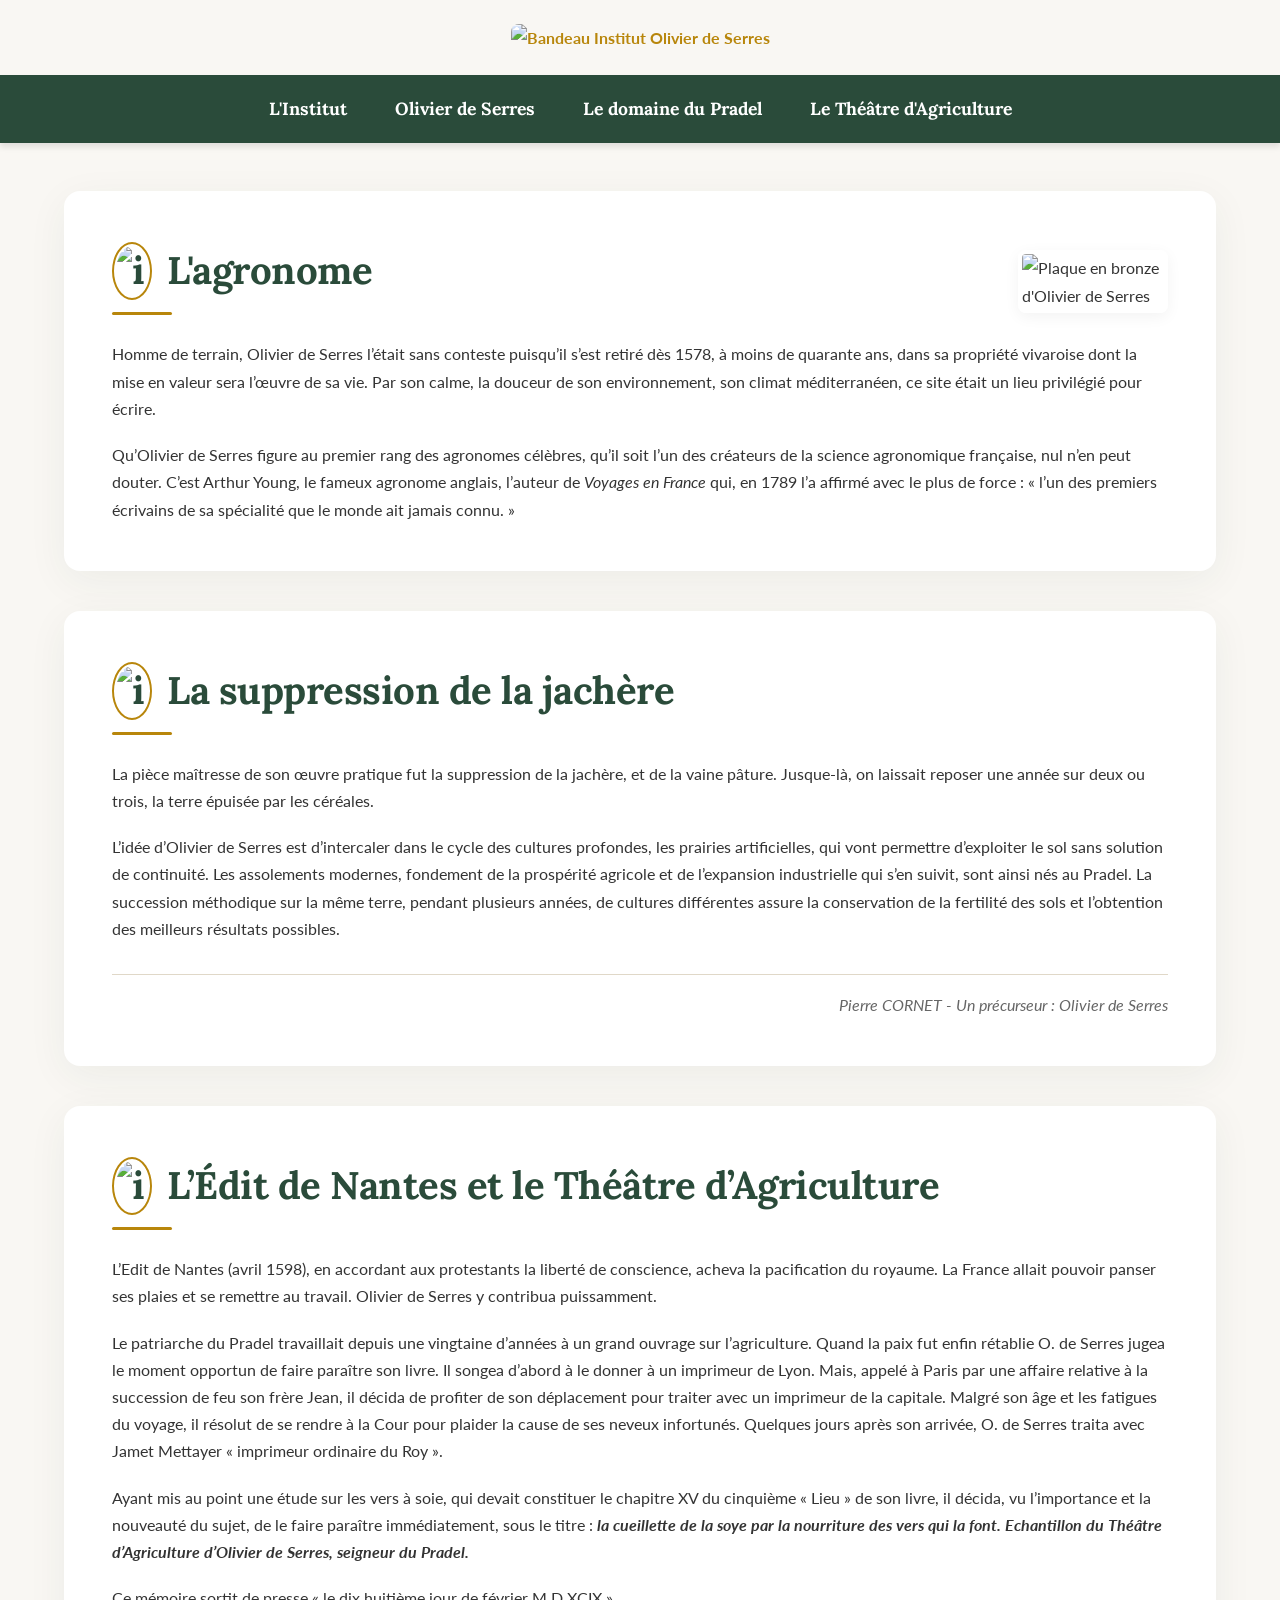
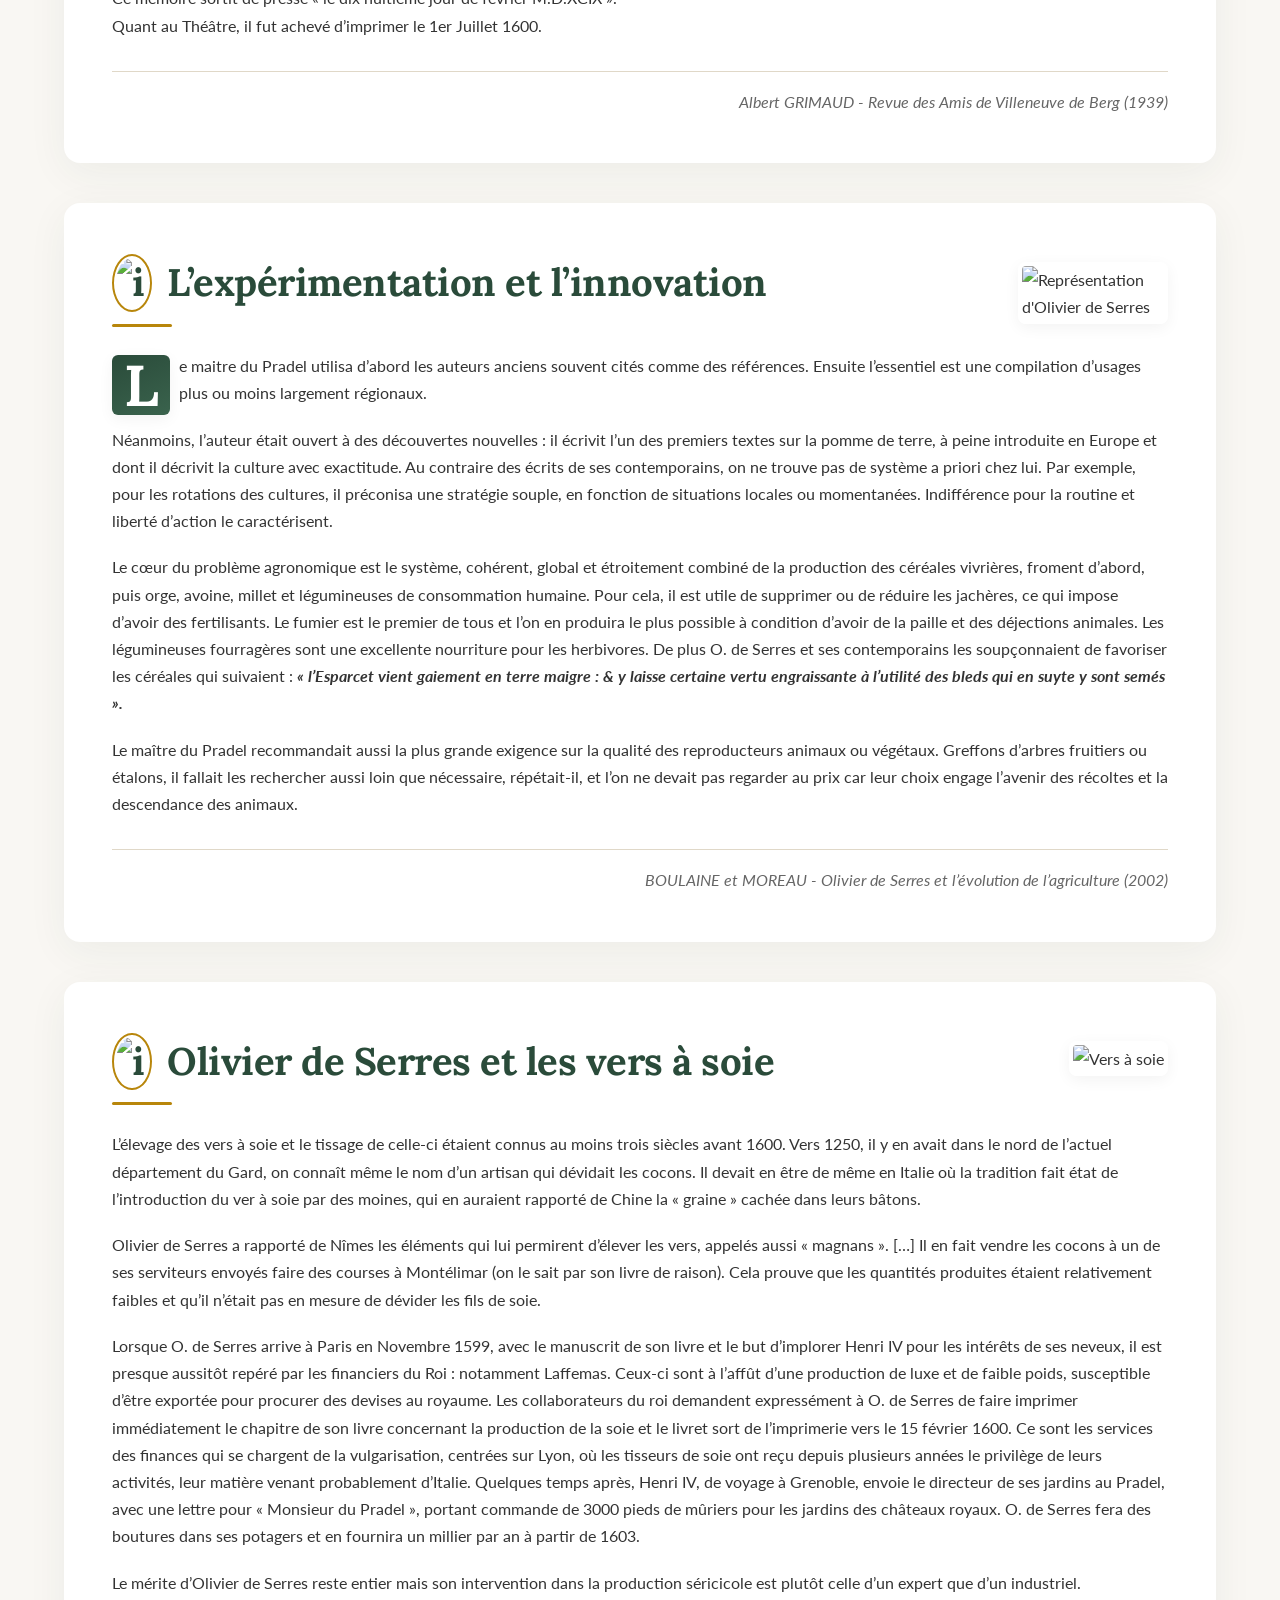
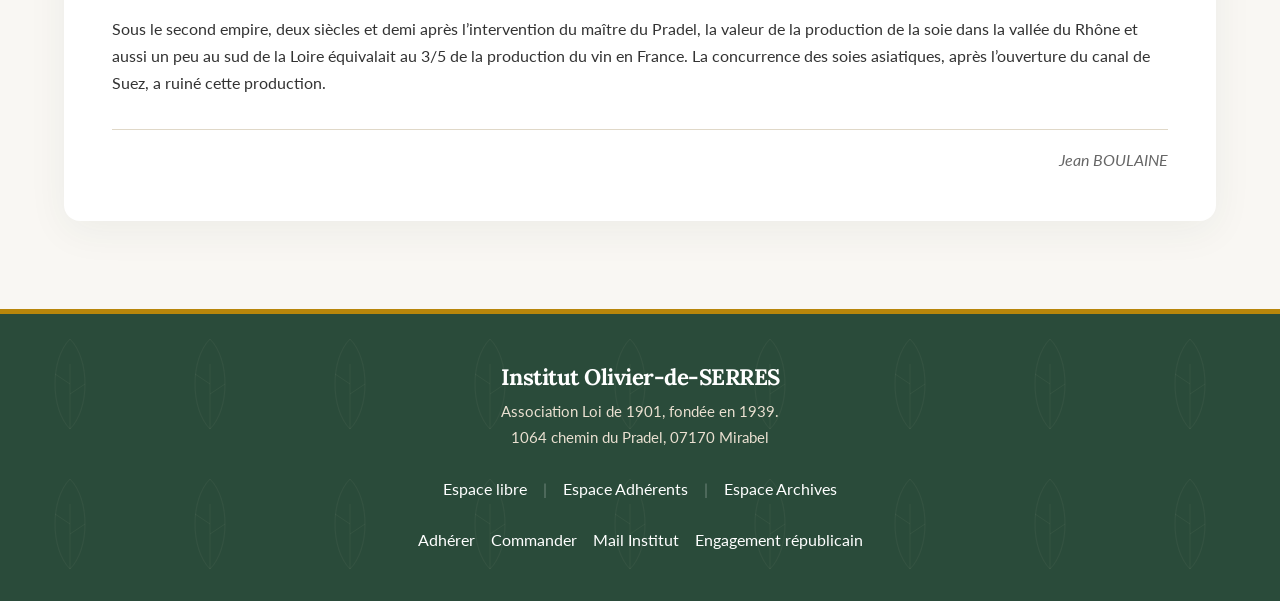
==== lagronome.html @ 464828b5 "Add files via upload" ====
<!DOCTYPE html>
<html lang="fr">
<head>
    <meta charset="UTF-8">
    <meta name="viewport" content="width=device-width, initial-scale=1.0">
    <title>Institut Olivier de Serres - L'agronome</title>
    <meta name="Author" content="vidalbernard@orange.fr">
    <meta name="Description" content="Olivier, Serres, biographie, oeuvre, editions, Theatre, Agriculture, Institut, Olivier de Serres.">
    <link rel="shortcut icon" href="https://www.institut-olivier-de-serres.fr/logo/medaillon2.ico">
    
    <!-- Polices Google Fonts -->
    <link rel="preconnect" href="https://fonts.googleapis.com">
    <link rel="preconnect" href="https://fonts.gstatic.com" crossorigin>
    <link href="https://fonts.googleapis.com/css2?family=Lato:wght@400;700&family=Lora:wght@400;700&display=swap" rel="stylesheet">
    
    <link rel="stylesheet" href="Institut Olivier de Serres_files/style.css">
</head>
<body>

    <header class="site-header">
        <div class="container">
            <a href="https://www.institut-olivier-de-serres.fr/index.php">
                <img src="./lagronome_files/bandeau2.png" alt="Bandeau Institut Olivier de Serres" class="header-banner">
            </a>
        </div>
    </header>

    <nav class="main-nav">
        <div class="container">
            <button class="hamburger" id="hamburger-btn" aria-label="Ouvrir le menu">
                <span></span>
                <span></span>
                <span></span>
            </button>
            
            <ul id="nav-menu">
                <li>
                    <a href="https://www.institut-olivier-de-serres.fr/index.php">L'Institut</a>
                    <ul class="dropdown">
                        <li><a href="https://www.institut-olivier-de-serres.fr/index.php">Actualités Institut</a></li>
                        <li><a href="https://www.institut-olivier-de-serres.fr/Adherents/re1ser2ve4.php">Adhérents</a></li>
                        <li><a href="https://www.institut-olivier-de-serres.fr/base%20mini.php">Nos archives aperçu</a></li>
                        <li><a href="https://www.institut-olivier-de-serres.fr/Etudes_historiques.php">Nos études aperçu</a></li>
                        <li><a href="https://www.institut-olivier-de-serres.fr/Documents/Adhesion.pdf">Adhérer</a></li>
                        <li><a href="https://www.institut-olivier-de-serres.fr/Documents/Bon%20Commande%202021.pdf">Commander</a></li>
                    </ul>
                </li>
                <li>
                    <a href="https://www.institut-olivier-de-serres.fr/Agronome.php">Olivier de Serres</a>
                    <ul class="dropdown">
                        <li><a href="https://www.institut-olivier-de-serres.fr/Agronome.php">L'agronome</a></li>
                        <li><a href="https://www.institut-olivier-de-serres.fr/Ecrivain.php">L'écrivain et le philosophe</a></li>
                        <li><a href="https://www.institut-olivier-de-serres.fr/Ingenieur.php">L'ingénieur</a></li>
                        <li><a href="https://www.institut-olivier-de-serres.fr/jean.php">Jean de Serres</a></li>
                        <li><a href="https://www.institut-olivier-de-serres.fr/genealogie.php">Généalogie des Serres</a></li>
                        <li><a href="https://www.institut-olivier-de-serres.fr/bibliographie.php">Bibliographie</a></li>
                    </ul>
                </li>
                <li>
                    <a href="https://www.institut-olivier-de-serres.fr/pradel.php">Le domaine du Pradel</a>
                     <ul class="dropdown">
                        <li><a href="https://www.institut-olivier-de-serres.fr/pradel.php">Domaine du Pradel</a></li>
                        <li><a href="https://www.institut-olivier-de-serres.fr/irrigation/Gazel.php">Pradel irrigation</a></li>
                        <li><a href="https://www.institut-olivier-de-serres.fr/jardins/jardins.php">Jardins du Pradel</a></li>
                        <li><a href="https://www.institut-olivier-de-serres.fr/villeneuve.php">Villeneuve-de-Berg</a></li>
                    </ul>
                </li>
                <li>
                    <a href="https://www.institut-olivier-de-serres.fr/theatre.php">Le Théâtre d'Agriculture</a>
                    <ul class="dropdown">
                        <li><a href="https://www.institut-olivier-de-serres.fr/theatre.php">Théâtre</a></li>
                        <li><a href="https://www.institut-olivier-de-serres.fr/8lieu.php">Les éditions du théâtre</a></li>
                        <li><a href="https://www.institut-olivier-de-serres.fr/theatre1.php">La 23eme édition</a></li>
                        <li><a href="https://www.institut-olivier-de-serres.fr/Frontispices/Frontispices.php">Frontispices</a></li>
                        <li><a href="https://www.institut-olivier-de-serres.fr/Bois8Lieux.php">8 lieux</a></li>
                    </ul>
                </li>
            </ul>
        </div>
    </nav>

    <main class="container">
        <div class="main-content">
            
            <!-- COLONNE DE GAUCHE : CONTENU PRINCIPAL -->
            <article class="content-column">
                
                <section class="card">
                    <img src="./lagronome_files/plaque_bronze2.jpg" alt="Plaque en bronze d'Olivier de Serres" class="float-right">
                    <h1 style="display: flex; align-items: center; gap: 15px;">
                        <img src="./lagronome_files/medaillon2.gif" alt="i" style="width: 40px; border-radius: 50%;"> 
                        L'agronome
                    </h1>
                    <p>Homme de terrain, Olivier de Serres l’était sans conteste puisqu’il s’est retiré dès 1578, à moins de quarante ans, dans sa propriété vivaroise dont la mise en valeur sera l’œuvre de sa vie. Par son calme, la douceur de son environnement, son climat méditerranéen, ce site était un lieu privilégié pour écrire.</p>
                    <p>Qu’Olivier de Serres figure au premier rang des agronomes célèbres, qu’il soit l’un des créateurs de la science agronomique française, nul n’en peut douter. C’est Arthur Young, le fameux agronome anglais, l’auteur de <em>Voyages en France</em> qui, en 1789 l’a affirmé avec le plus de force : « l’un des premiers écrivains de sa spécialité que le monde ait jamais connu. »</p>
                </section>

                <section class="card">
                    <h1 style="display: flex; align-items: center; gap: 15px;">
                        <img src="./lagronome_files/medaillon2.gif" alt="i" style="width: 40px; border-radius: 50%;"> 
                        La suppression de la jachère
                    </h1>
                    <p>La pièce maîtresse de son œuvre pratique fut la suppression de la jachère, et de la vaine pâture. Jusque-là, on laissait reposer une année sur deux ou trois, la terre épuisée par les céréales.</p>
                    <p>L’idée d’Olivier de Serres est d’intercaler dans le cycle des cultures profondes, les prairies artificielles, qui vont permettre d’exploiter le sol sans solution de continuité. Les assolements modernes, fondement de la prospérité agricole et de l’expansion industrielle qui s’en suivit, sont ainsi nés au Pradel. La succession méthodique sur la même terre, pendant plusieurs années, de cultures différentes assure la conservation de la fertilité des sols et l’obtention des meilleurs résultats possibles.</p>
                    <p class="signature">Pierre CORNET - <em>Un précurseur : Olivier de Serres</em></p>
                </section>

                <section class="card">
                    <h1 style="display: flex; align-items: center; gap: 15px;">
                        <img src="./lagronome_files/medaillon2.gif" alt="i" style="width: 40px; border-radius: 50%;"> 
                        L’Édit de Nantes et le Théâtre d’Agriculture
                    </h1>
                    <p>L’Edit de Nantes (avril 1598), en accordant aux protestants la liberté de conscience, acheva la pacification du royaume. La France allait pouvoir panser ses plaies et se remettre au travail. Olivier de Serres y contribua puissamment.</p>
                    <p>Le patriarche du Pradel travaillait depuis une vingtaine d’années à un grand ouvrage sur l’agriculture. Quand la paix fut enfin rétablie O. de Serres jugea le moment opportun de faire paraître son livre. Il songea d’abord à le donner à un imprimeur de Lyon. Mais, appelé à Paris par une affaire relative à la succession de feu son frère Jean, il décida de profiter de son déplacement pour traiter avec un imprimeur de la capitale. Malgré son âge et les fatigues du voyage, il résolut de se rendre à la Cour pour plaider la cause de ses neveux infortunés. Quelques jours après son arrivée, O. de Serres traita avec Jamet Mettayer « imprimeur ordinaire du Roy ».</p>
                    <p>Ayant mis au point une étude sur les vers à soie, qui devait constituer le chapitre XV du cinquième « Lieu » de son livre, il décida, vu l’importance et la nouveauté du sujet, de le faire paraître immédiatement, sous le titre : <strong><em>la cueillette de la soye par la nourriture des vers qui la font. Echantillon du Théâtre d’Agriculture d’Olivier de Serres, seigneur du Pradel.</em></strong></p>
                    <p>Ce mémoire sortit de presse « le dix huitième jour de février M.D.XCIX ».<br>Quant au Théâtre, il fut achevé d’imprimer le 1er Juillet 1600.</p>
                    <p class="signature">Albert GRIMAUD - <em>Revue des Amis de Villeneuve de Berg (1939)</em></p>
                </section>

                <section class="card">
                    <img src="./lagronome_files/diapo_agro.gif" alt="Représentation d'Olivier de Serres" class="float-right">
                    <h1 style="display: flex; align-items: center; gap: 15px;">
                        <img src="./lagronome_files/medaillon2.gif" alt="i" style="width: 40px; border-radius: 50%;"> 
                        L’expérimentation et l’innovation
                    </h1>
                    <p>Le maitre du Pradel utilisa d’abord les auteurs anciens souvent cités comme des références. Ensuite l’essentiel est une compilation d’usages plus ou moins largement régionaux.</p>
                    <p>Néanmoins, l’auteur était ouvert à des découvertes nouvelles : il écrivit l’un des premiers textes sur la pomme de terre, à peine introduite en Europe et dont il décrivit la culture avec exactitude. Au contraire des écrits de ses contemporains, on ne trouve pas de système a priori chez lui. Par exemple, pour les rotations des cultures, il préconisa une stratégie souple, en fonction de situations locales ou momentanées. Indifférence pour la routine et liberté d’action le caractérisent.</p>
                    <p>Le cœur du problème agronomique est le système, cohérent, global et étroitement combiné de la production des céréales vivrières, froment d’abord, puis orge, avoine, millet et légumineuses de consommation humaine. Pour cela, il est utile de supprimer ou de réduire les jachères, ce qui impose d’avoir des fertilisants. Le fumier est le premier de tous et l’on en produira le plus possible à condition d’avoir de la paille et des déjections animales. Les légumineuses fourragères sont une excellente nourriture pour les herbivores. De plus O. de Serres et ses contemporains les soupçonnaient de favoriser les céréales qui suivaient : <strong><em>« l’Esparcet vient gaiement en terre maigre : &amp; y laisse certaine vertu engraissante à l’utilité des bleds qui en suyte y sont semés ».</em></strong></p>
                    <p>Le maître du Pradel recommandait aussi la plus grande exigence sur la qualité des reproducteurs animaux ou végétaux. Greffons d’arbres fruitiers ou étalons, il fallait les rechercher aussi loin que nécessaire, répétait-il, et l’on ne devait pas regarder au prix car leur choix engage l’avenir des récoltes et la descendance des animaux.</p>
                    <p class="signature">BOULAINE et MOREAU - <em>Olivier de Serres et l’évolution de l’agriculture (2002)</em></p>
                </section>

                <section class="card">
                    <img src="./lagronome_files/58540d4ed714fcfa191984caba41a39a.jpg" alt="Vers à soie" class="float-right">
                    <h1 style="display: flex; align-items: center; gap: 15px;">
                        <img src="./lagronome_files/medaillon2.gif" alt="i" style="width: 40px; border-radius: 50%;"> 
                        Olivier de Serres et les vers à soie
                    </h1>
                    <p>L’élevage des vers à soie et le tissage de celle-ci étaient connus au moins trois siècles avant 1600. Vers 1250, il y en avait dans le nord de l’actuel département du Gard, on connaît même le nom d’un artisan qui dévidait les cocons. Il devait en être de même en Italie où la tradition fait état de l’introduction du ver à soie par des moines, qui en auraient rapporté de Chine la « graine » cachée dans leurs bâtons.</p>
                    <p>Olivier de Serres a rapporté de Nîmes les éléments qui lui permirent d’élever les vers, appelés aussi « magnans ». […] Il en fait vendre les cocons à un de ses serviteurs envoyés faire des courses à Montélimar (on le sait par son livre de raison). Cela prouve que les quantités produites étaient relativement faibles et qu’il n’était pas en mesure de dévider les fils de soie.</p>
                    <p>Lorsque O. de Serres arrive à Paris en Novembre 1599, avec le manuscrit de son livre et le but d’implorer Henri IV pour les intérêts de ses neveux, il est presque aussitôt repéré par les financiers du Roi : notamment Laffemas. Ceux-ci sont à l’affût d’une production de luxe et de faible poids, susceptible d’être exportée pour procurer des devises au royaume. Les collaborateurs du roi demandent expressément à O. de Serres de faire imprimer immédiatement le chapitre de son livre concernant la production de la soie et le livret sort de l’imprimerie vers le 15 février 1600. Ce sont les services des finances qui se chargent de la vulgarisation, centrées sur Lyon, où les tisseurs de soie ont reçu depuis plusieurs années le privilège de leurs activités, leur matière venant probablement d’Italie. Quelques temps après, Henri IV, de voyage à Grenoble, envoie le directeur de ses jardins au Pradel, avec une lettre pour « Monsieur du Pradel », portant commande de 3000 pieds de mûriers pour les jardins des châteaux royaux. O. de Serres fera des boutures dans ses potagers et en fournira un millier par an à partir de 1603.</p>
                    <p>Le mérite d’Olivier de Serres reste entier mais son intervention dans la production séricicole est plutôt celle d’un expert que d’un industriel.</p>
                    <p>Sous le second empire, deux siècles et demi après l’intervention du maître du Pradel, la valeur de la production de la soie dans la vallée du Rhône et aussi un peu au sud de la Loire équivalait au 3/5 de la production du vin en France. La concurrence des soies asiatiques, après l’ouverture du canal de Suez, a ruiné cette production.</p>
                    <p class="signature">Jean BOULAINE</p>
                </section>

            </article>

        </div>
    </main>

    <footer class="site-footer">
        <div class="container">
            <h3>Institut Olivier-de-SERRES</h3>
            <p style="margin-bottom: 0;">Association Loi de 1901, fondée en 1939.</p>
            <p>1064 chemin du Pradel, 07170 Mirabel</p>
            
            <div class="footer-links">
                <a href="https://www.institut-olivier-de-serres.fr/index.php">Espace libre</a>
                <span>|</span>
                <a href="https://www.institut-olivier-de-serres.fr/Adherents/re1ser2ve4.php">Espace Adhérents</a>
                <span>|</span>
                <a href="https://www.institut-olivier-de-serres.fr/Sandre/index.php">Espace Archives</a>
            </div>
            
             <div class="footer-actions">
                <a href="https://www.institut-olivier-de-serres.fr/Documents/Adhesion.pdf">Adhérer</a>
                <a href="https://www.institut-olivier-de-serres.fr/Documents/Bon%20Commande%202021.pdf">Commander</a>
                <a href="mailto:institutolivierdeserres@gmail.com">Mail Institut</a>
                <a href="https://www.institut-olivier-de-serres.fr/Documents/Engagement.pdf">Engagement républicain</a>
             </div>
        </div>
    </footer>

    <script>
        document.addEventListener('DOMContentLoaded', function() {
            const hamburgerBtn = document.getElementById('hamburger-btn');
            const navMenu = document.getElementById('nav-menu');
            const parentLinks = document.querySelectorAll('.main-nav > .container > ul > li > a');

            // 1. Ouvrir/Fermer le menu hamburger
            hamburgerBtn.addEventListener('click', function(e) {
                e.stopPropagation();
                hamburgerBtn.classList.toggle('active');
                navMenu.classList.toggle('active');
            });

            // 2. Gérer les sous-menus en version mobile
            parentLinks.forEach(link => {
                link.addEventListener('click', function(e) {
                    if (window.innerWidth <= 768) {
                        const dropdown = this.nextElementSibling;
                        
                        if (dropdown && dropdown.classList.contains('dropdown')) {
                            e.preventDefault();
                            e.stopPropagation();

                            document.querySelectorAll('.dropdown').forEach(drop => {
                                if(drop !== dropdown) drop.classList.remove('open');
                            });
                            document.querySelectorAll('.main-nav > .container > ul > li > a').forEach(l => {
                                if(l !== this) l.classList.remove('submenu-open');
                            });

                            dropdown.classList.toggle('open');
                            this.classList.toggle('submenu-open');
                        }
                    }
                });
            });

            document.addEventListener('click', function() {
                if (window.innerWidth <= 768) {
                    hamburgerBtn.classList.remove('active');
                    navMenu.classList.remove('active');
                    document.querySelectorAll('.dropdown').forEach(drop => drop.classList.remove('open'));
                    document.querySelectorAll('.submenu-open').forEach(l => l.classList.remove('submenu-open'));
                }
            });
        });

        if (window.innerWidth <= 768) {
            const cards = document.querySelectorAll('.card');
            
            cards.forEach((card, index) => {
                if (index === 0) return;

                const titleEl = card.querySelector('h1, h2, h3');
                let titleText = titleEl ? titleEl.innerText : "En savoir plus";

                if (titleText.length > 50) titleText = titleText.substring(0, 50) + "...";

                const contentWrapper = document.createElement('div');
                contentWrapper.className = 'card-content-wrapper';
                while(card.firstChild) { 
                    contentWrapper.appendChild(card.firstChild); 
                }

                const headerBar = document.createElement('div');
                headerBar.className = 'card-title-bar';
                headerBar.innerHTML = `<span>${titleText}</span><span class="toggle-icon">+</span>`;

                card.appendChild(headerBar);
                card.appendChild(contentWrapper);
                card.classList.add('accordion-mode');

                headerBar.addEventListener('click', () => {
                    document.querySelectorAll('.card.accordion-mode').forEach(c => {
                        if(c !== card) c.classList.remove('open');
                    });
                    
                    card.classList.toggle('open');
                    
                    if (card.classList.contains('open')) {
                        setTimeout(() => {
                            card.scrollIntoView({ behavior: 'smooth', block: 'start' });
                        }, 50);
                    }
                });
            });
        }
    </script>
</body>
</html>
---- Institut Olivier de Serres_files/style.css ----
/* ==========================================================================
   Variables et Styles Globaux
   ========================================================================== */
:root {
    /* Typographie */
    --font-title: 'Lora', serif;
    --font-body: 'Lato', sans-serif;

    /* Palette de couleurs */
    --color-bg: #F9F7F3;          /* Blanc cassé/Crème pour le fond */
    --color-text: #333333;        /* Gris anthracite lisible */
    --color-primary: #2A4B3A;     /* Vert forêt (nature, sérieux) */
    --color-primary-light: #3A634D;
    --color-secondary: #EAE0D1;   /* Beige sable (cartes, accents) */
    --color-accent: #B8860B;      /* Ocre/Doré (liens, boutons) */
    --color-accent-hover: #9B7008;
    --color-white: #FFFFFF;
    --color-border: #E0D8C8;      /* Bordure douce */
    
    /* Espacements et Ombres */
    --shadow-soft: 0 4px 15px rgba(0, 0, 0, 0.05);
    --shadow-hover: 0 8px 25px rgba(0, 0, 0, 0.08);
    --radius-card: 12px;

    /* Nouvelles variables pour les améliorations visuelles */
    --color-accent-soft: rgba(184, 134, 11, 0.15);
    --transition-base: 0.3s ease;
}

* {
    box-sizing: border-box;
    margin: 0;
    padding: 0;
}

html {
    scroll-behavior: smooth;
    scrollbar-color: var(--color-accent) var(--color-secondary); /* Firefox */
}

body {
    font-family: var(--font-body);
    background-color: var(--color-bg);
    color: var(--color-text);
    line-height: 1.7;
    font-size: 16px;
    -webkit-font-smoothing: antialiased;
}

/* Sélection de texte aux couleurs de la charte */
::selection {
    background-color: var(--color-accent);
    color: var(--color-white);
}

/* Barre de défilement personnalisée (Chrome, Edge, Safari) */
::-webkit-scrollbar {
    width: 12px;
}
::-webkit-scrollbar-track {
    background: var(--color-secondary);
}
::-webkit-scrollbar-thumb {
    background-color: var(--color-accent);
    border-radius: 10px;
    border: 3px solid var(--color-secondary);
}
::-webkit-scrollbar-thumb:hover {
    background-color: var(--color-accent-hover);
}

/* Accessibilité : un focus clavier toujours visible */
a:focus-visible,
button:focus-visible {
    outline: 2px solid var(--color-accent);
    outline-offset: 3px;
    border-radius: 4px;
}

.container {
    width: 90%;
    max-width: 1200px;
    margin: 0 auto;
}

/* ==========================================================================
   Typographie Fluide (S'adapte automatiquement à l'écran)
   ========================================================================== */
h1, h2, h3, h4 {
    font-family: var(--font-title);
    color: var(--color-primary);
    margin-bottom: 1.2rem;
    line-height: 1.3;
    font-weight: 700;
	letter-spacing: -0.5px; /* Donne un aspect plus "magazine" et resserré */
    text-wrap: balance; /* Évite les mots isolés sur la dernière ligne (nouveau standard CSS) */

}

h1 { font-size: clamp(1.8rem, 4vw, 2.4rem); }
h2 { font-size: clamp(1.4rem, 3vw, 1.8rem); }
h3 { font-size: clamp(1.1rem, 2vw, 1.4rem); }

p { margin-bottom: 1.2rem; }
ul { list-style-position: outside; margin-bottom: 1.2rem; margin-left: 1.5rem; }
li { margin-bottom: 0.5rem; }

/* Lettrine façon "édition ancienne" : clin d'œil aux éditions historiques
   du Théâtre d'Agriculture. Cible le 4e bloc de la colonne principale
   (la carte "Le Théâtre d'agriculture et mesnage des champs"), qui ne
   contient pas d'image flottante en conflit. */
.content-column > .card:nth-child(4) > p:first-of-type::first-letter {
    font-family: var(--font-title);
    font-size: 3.6rem;
    font-weight: 700;
    line-height: 0.85;
    float: left;
    margin: 0.05em 0.15em 0 0;
    padding: 0.1em 0.2em;
    color: var(--color-white);
    background: linear-gradient(155deg, var(--color-primary), var(--color-primary-light));
    border-radius: 6px;
    box-shadow: var(--shadow-soft);
}

a {
    color: var(--color-accent);
    text-decoration: none;
    font-weight: 700;
    transition: color 0.3s ease;
}

a:hover {
    color: var(--color-accent-hover);
    text-decoration: underline;
}

/* ==========================================================================
   En-tête (Header)
   ========================================================================== */
.site-header {
    padding: 1.5rem 0;
    text-align: center;
    background-color: var(--color-bg);
}

.header-banner {
    max-width: 100%;
    height: auto;
    object-fit: contain;
}

.hamburger {
    display: none;
}

/* ==========================================================================
   Navigation Principale
   ========================================================================== */
.main-nav {
    background-color: var(--color-primary);
    position: sticky;
    top: 0;
    z-index: 100;
    box-shadow: 0 4px 6px rgba(0,0,0,0.1);
}

.main-nav .container > ul {
    list-style: none;
    display: flex;
    justify-content: center;
    margin: 0;
    padding: 0;
}


.main-nav li {
    position: relative;
    margin: 0;
}

.main-nav > .container > ul > li > a {
    display: block;
    position: relative;
    color: var(--color-white);
    padding: 1.2rem 1.5rem;
    font-family: var(--font-title);
    font-weight: 700;
    font-size: 1.1rem;
    text-decoration: none;
    transition: background-color 0.3s ease;
}

/* Petit filet doré qui se déploie sous le lien actif (desktop uniquement) */
.main-nav > .container > ul > li > a::before {
    content: '';
    position: absolute;
    bottom: 0.4rem;
    left: 1.5rem;
    right: 1.5rem;
    height: 2px;
    background-color: var(--color-accent);
    transform: scaleX(0);
    transform-origin: center;
    transition: transform 0.3s ease;
}

.main-nav li:hover > a::before {
    transform: scaleX(1);
}

.main-nav li:hover > a {
    background-color: var(--color-primary-light);
    text-decoration: none;
}

/* Menu Déroulant (Desktop) */
.dropdown {
    display: block;
    position: absolute;
    top: 100%;
    left: 0;
    background-color: var(--color-white);
    border: 1px solid var(--color-border);
    border-top: 3px solid var(--color-accent);
    list-style: none;
    padding: 0.5rem 0;
    min-width: 260px;
    box-shadow: var(--shadow-hover);
    border-radius: 0 0 8px 8px;
    margin: 0;
    opacity: 0;
    visibility: hidden;
    pointer-events: none;
    transform: translateY(-8px);
    transition: opacity 0.25s ease, transform 0.25s ease, visibility 0.25s;
}

.dropdown li a {
    color: var(--color-text);
    padding: 0.8rem 1.5rem;
    font-size: 1rem;
    font-weight: 400;
    display: block;
    transition: background-color 0.2s;
}

.dropdown li a:hover {
    background-color: var(--color-secondary);
    color: var(--color-primary);
    text-decoration: none;
}

.main-nav li:hover > .dropdown {
    opacity: 1;
    visibility: visible;
    pointer-events: auto;
    transform: translateY(0);
}

/* ==========================================================================
   Mise en page Principale (Main Layout)
   ========================================================================== */
.main-content {
    display: flex;
    gap: 2.5rem;
    padding: 3rem 0;
    align-items: flex-start;
}

.content-column {
    flex: 2; /* 66% de la largeur */
    min-width: 0; /* Empêche le débordement sur petits écrans */
}

/* Ajouter un petit filet décoratif sous les H1 des cartes */
.content-column .card > h1 {
    position: relative;
    padding-bottom: 15px;
    margin-bottom: 25px;
}
.content-column .card > h1::after {
    content: '';
    position: absolute;
    bottom: 0;
    left: 0;
    width: 60px;
    height: 3px;
    background-color: var(--color-accent);
    border-radius: 2px;
}

.sidebar-column {
    flex: 1; /* 33% de la largeur */
    min-width: 0;
}

/* Rend les cartes de la sidebar légèrement différentes (ex: fond crème au lieu de blanc) */
.sidebar-column .card {
    background-color: var(--color-bg); /* Se fond un peu plus dans le décor */
    box-shadow: 0 4px 15px rgba(0, 0, 0, 0.03);
    padding: 2rem;
}

/* Styliser visuellement les listes de dates dans la sidebar */
.sidebar-column ul {
    list-style-type: none; /* Enlève les puces standards */
    margin-left: 0;
}
.sidebar-column ul li {
    padding-left: 1.5rem;
    position: relative;
    margin-bottom: 1rem;
    border-bottom: 1px solid var(--color-border);
    padding-bottom: 0.8rem;
}
.sidebar-column ul li::before {
    content: '→';
    color: var(--color-accent);
    position: absolute;
    left: 0;
    font-weight: bold;
}

/* Distinction visuelle entre les événements passés et à venir, dans la
   carte "Actualités" : le 1er bloc <h3> de la carte est l'année passée,
   le 2nd l'année en cours / à venir. */
.sidebar-column .card h3:nth-of-type(1) + ul li {
    opacity: 0.65;
}
.sidebar-column .card h3:nth-of-type(1) + ul li::before {
    content: '✓';
    color: var(--color-primary-light);
}

.sidebar-column .card h3:nth-of-type(2) + ul li::before {
    font-weight: 900;
}

/* Mise en valeur de l'encart "Cotisations" (ciblé via son style inline
   border-radius: 5px, unique à ce bloc) */
div[style*="border-radius: 5px"] {
    background: linear-gradient(135deg, var(--color-secondary), var(--color-bg)) !important;
    border-left: 4px solid var(--color-accent);
}

/* ==========================================================================
   Cartes (Cards) - Le coeur du design
   ========================================================================== */
.card {
    background-color: var(--color-white);
    /* Supprimer la bordure : border: 1px solid var(--color-border); */
    border-radius: 16px; /* Arrondi légèrement plus prononcé */
    padding: 3rem; /* Plus d'espace interne pour laisser respirer le texte */
    margin-bottom: 2.5rem;
    box-shadow: 0 10px 40px rgba(42, 75, 58, 0.06); /* Ombre teintée en vert, plus douce et diffuse */
    position: relative;
    overflow: hidden;
    border-top: 3px solid transparent;
    transition: transform 0.4s cubic-bezier(0.165, 0.84, 0.44, 1), box-shadow 0.4s ease, border-color 0.4s ease;
}

.card > *:last-child {
    margin-bottom: 0;
}

/* L'effet de survol (lever la carte) n'est appliqué que sur les écrans
   pilotés à la souris : on évite ainsi l'effet "collé" au doigt sur tactile. */
@media (hover: hover) and (pointer: fine) {
    .card:hover {
        box-shadow: 0 15px 50px rgba(42, 75, 58, 0.12);
        transform: translateY(-5px);
        border-top-color: var(--color-accent);
    }

    /* Léger zoom de l'image principale quand on survole toute la carte */
    .card:hover .full-width-image {
        transform: scale(1.035);
    }
}

/* ==========================================================================
   Images & Éléments spécifiques
   ========================================================================== */
img {
    max-width: 100%;
    height: auto;
    border-radius: 8px;
}

.float-left {
    float: left;
    margin: 0.5rem 1.5rem 1rem 0;
    max-width: 150px;
    border: 4px solid var(--color-white);
    box-shadow: var(--shadow-soft);
}

.float-right {
    float: right;
    margin: 0.5rem 0 1rem 1.5rem;
    max-width: 150px;
    border: 4px solid var(--color-white);
    box-shadow: var(--shadow-soft);
}

.small-img { max-width: 120px; }
.full-width-image {
    width: 100%;
    margin-bottom: 1.5rem;
    transition: transform 0.6s cubic-bezier(0.165, 0.84, 0.44, 1);
}

/* Anneau doré discret autour des petits médaillons décoratifs (icônes "i") */
img[style*="border-radius: 50%"] {
    border: 2px solid var(--color-accent);
    padding: 2px;
    background-color: var(--color-white);
}

.signature {
    text-align: right;
    font-style: italic;
    color: #666;
    margin-top: 2rem;
    border-top: 1px solid var(--color-border);
    padding-top: 1rem;
}

/* Boutons */
.button-group {
    display: flex;
    gap: 1rem;
    margin-top: 1.5rem;
    flex-wrap: wrap;
}

.button {
    display: inline-block;
    position: relative;
    background-color: var(--color-primary);
    color: var(--color-white);
    padding: 0.8rem 1.8rem;
    border-radius: 30px; /* Boutons arrondis élégants */
    font-weight: 700;
    transition: all 0.3s ease;
    border: 2px solid var(--color-primary);
	box-shadow: 0 4px 15px rgba(42, 75, 58, 0.2);
    text-transform: uppercase;
    font-size: 0.85rem;
    letter-spacing: 1px;
    padding: 1rem 2rem;
}

/* Petite flèche qui glisse à l'apparition au survol */
.button::after {
    content: '→';
    display: inline-block;
    margin-left: 0.6rem;
    opacity: 0;
    transform: translateX(-6px);
    transition: opacity 0.3s ease, transform 0.3s ease;
}

.button:hover::after {
    opacity: 1;
    transform: translateX(0);
}

.button:hover {
    background-color: var(--color-accent);
    color: var(--color-white);
    border-color: var(--color-accent);
    box-shadow: 0 6px 20px rgba(184, 134, 11, 0.3); /* Ombre dorée au survol */
    transform: translateY(-2px);
    text-decoration: none;
}

/* ==========================================================================
   Pied de Page (Footer)
   ========================================================================== */
.site-footer {
    background-color: var(--color-primary);
    background-image: url("data:image/svg+xml,%3Csvg xmlns='http://www.w3.org/2000/svg' width='140' height='140' viewBox='0 0 140 140'%3E%3Cpath d='M70 25 C50 45, 50 95, 70 115 C90 95, 90 45, 70 25Z M70 50 L70 115 M70 70 L55 60 M70 80 L85 70' fill='none' stroke='%23EAE0D1' stroke-width='1' opacity='0.05'/%3E%3C/svg%3E");
    background-repeat: repeat;
    color: var(--color-secondary);
    padding: 3rem 0;
    text-align: center;
    border-top: 5px solid var(--color-accent);
}

.site-footer h3 {
    color: var(--color-white);
    margin-bottom: 0.5rem;
}

.site-footer p {
    font-size: 0.95rem;
    margin-bottom: 0.5rem;
}

.footer-links, .footer-actions {
    margin-top: 1.5rem;
    display: flex;
    flex-wrap: wrap;
    justify-content: center;
    gap: 1rem;
    align-items: center;
}

.footer-links a, .footer-actions a {
    color: var(--color-white);
    font-weight: 400;
}

.footer-links a:hover, .footer-actions a:hover {
    color: var(--color-accent);
}

.footer-links span {
    color: rgba(255, 255, 255, 0.3);
}

/* ==========================================================================
   RESPONSIVE DESIGN (Tablettes & Mobiles)
   ========================================================================== */

/* Tablettes (Paysage et petit bureau) */
@media (max-width: 992px) {
    .main-content {
        gap: 1.5rem;
    }
    .card {
        padding: 2rem;
    }
}

/* Mobiles (Smartphones) */
@media (max-width: 768px) {
    
    /* Passage à une seule colonne */
    .main-content {
        flex-direction: column;
        padding: 1.5rem 0;
    }

    /* Ajustement des cartes pour mobile */
    .card {
        padding: 1.5rem;
        margin-bottom: 1.5rem;
    }

    /* --- OPTION 1 : ACCORDÉON MOBILE --- */
    .card.accordion-mode {
        padding: 0 !important; /* On annule le padding global pour gérer le header */
        overflow: hidden;
    }
    
    /* La barre de titre cliquable */
    .card-title-bar {
        padding: 1.2rem 1.5rem;
        background-color: var(--color-white);
        display: flex;
        justify-content: space-between;
        align-items: center;
        cursor: pointer;
        font-family: var(--font-title);
        font-size: 1.1rem;
        font-weight: 700;
        color: var(--color-primary);
        border-bottom: 1px solid transparent;
        transition: background-color 0.3s;
    }
    
    .card-title-bar:active {
        background-color: var(--color-secondary);
    }
    
    /* L'icône + qui tourne */
    .toggle-icon {
        font-size: 1.8rem;
        font-weight: 300;
        color: var(--color-accent);
        transition: transform 0.3s ease;
        line-height: 1;
    }
    
    /* Le contenu caché */
    .card-content-wrapper {
        padding: 1.5rem;
        display: none; /* Caché par défaut */
    }
    
    /* États ouverts */
    .card.accordion-mode.open .card-title-bar {
        background-color: var(--color-bg);
        border-bottom: 1px solid var(--color-border);
    }
    
    .card.accordion-mode.open .card-content-wrapper {
        display: block; /* S'affiche quand on clique */
    }
    
    .card.accordion-mode.open .toggle-icon {
        transform: rotate(45deg); /* Le + devient un x */
        color: #d9534f; /* Optionnel : devient rouge pour fermer */
    }
    
/* --- NOUVELLE NAVIGATION MOBILE (Hamburger) --- */
    .main-nav .container {
        display: flex;
        justify-content: flex-end; /* Aligne le bouton hamburger à droite */
        align-items: center;
        padding: 10px 0; 
    }

    /* Style du bouton Hamburger */
    .hamburger {
        display: flex;
        flex-direction: column;
        justify-content: space-around;
        width: 35px;
        height: 25px;
        background: transparent;
        border: none;
        cursor: pointer;
        z-index: 101;
        margin-right: 10px;
    }

    .hamburger span {
        width: 100%;
        height: 3px;
        background: var(--color-white);
        border-radius: 3px;
        transition: all 0.3s ease;
    }

    /* Animation du hamburger en croix quand il est ouvert */
    .hamburger.active span:nth-child(1) { transform: translateY(8px) rotate(40deg); }
    .hamburger.active span:nth-child(2) { opacity: 0; }
    .hamburger.active span:nth-child(3) { transform: translateY(-8px) rotate(-40deg); }

    /* Le menu principal (masqué par défaut, s'affiche en superposition) */
    .main-nav > .container > ul {
        display: none; /* Masqué par défaut */
        flex-direction: column;
        width: 100%;
        position: absolute;
        top: 100%; /* S'attache juste en dessous de la barre de navigation */
        left: 0;
        background-color: var(--color-primary);
        box-shadow: 0 4px 10px rgba(0,0,0,0.2);
    }

    /* Classe active pour afficher le menu principal */
    .main-nav > .container > ul.active {
        display: flex;
    }
    
    .main-nav li {
        width: 100%;
        text-align: left;
        border-bottom: 1px solid rgba(255, 255, 255, 0.05);
    }
    
    .main-nav > .container > ul > li > a {
        padding: 1rem 1.5rem;
        display: flex;
        justify-content: space-between;
        align-items: center;
    }
    
    /* Indicateur de sous-menu (chevron dessiné en CSS, plus fin qu'un caractère ▼) */
    .main-nav > .container > ul > li > a::after {
        content: '';
        width: 8px;
        height: 8px;
        border-right: 2px solid var(--color-white);
        border-bottom: 2px solid var(--color-white);
        opacity: 0.7;
        transform: rotate(45deg);
        transition: transform 0.3s ease;
        margin-left: 0.5rem;
    }

    /* Rotation du chevron quand le sous-menu est ouvert */
    .main-nav > .container > ul > li > a.submenu-open::after {
        transform: rotate(225deg);
    }

    /* Remplacement du survol (:hover) par un déclenchement au clic sur mobile */
    .main-nav li:hover > .dropdown {
        display: none; /* Désactive l'ouverture auto qui bug sur tactile */
    }

    /* Les sous-menus (masqués par défaut) */
	.dropdown {
        position: static !important; /* Annule le positionnement absolu PC */
        width: 100% !important;
        box-shadow: none !important;
        border: none !important;
        border-radius: 0 !important;
        background-color: var(--color-primary-light) !important;
        padding: 0 !important;
        
        /* CORRECTION DU BUG D'AFFICHAGE : */
        display: none !important;    /* Utilise display pour masquer */
        opacity: 1 !important;        /* Force l'opacité à 1 pour éviter le bug de transparence */
        visibility: visible !important; /* Force la visibilité */
        transform: none !important;   /* Annule les animations de glissement PC */
    }

    /* Classe appliquée par JavaScript pour afficher le sous-menu instantanément */
    .dropdown.open {
        display: block !important;
    }
    
    .dropdown li a {
        color: var(--color-white);
        padding: 0.8rem 1.5rem 0.8rem 2.5rem;
        border-bottom: 1px solid rgba(255, 255, 255, 0.05);
    }

    .dropdown li a:hover {
        background-color: var(--color-primary);
        color: var(--color-accent);
    }

    /* Gestion des Images sur Mobile : On annule les flottants */
    .float-left, .float-right {
        float: none;
        display: block;
        margin: 0 auto 1.5rem auto;
        max-width: 200px; /* Taille contrôlée au centre */
        text-align: center;
    }

    /* Titres avec icônes (ex: Musée virtuel) : on passe en colonne */
    h1[style*="display: flex"], h2[style*="display: flex"], h3[style*="display: flex"] {
        flex-direction: column;
        align-items: flex-start !important;
        gap: 10px !important;
    }

    /* Boutons en pleine largeur sur mobile */
    .button-group {
        flex-direction: column;
    }
    
    .button {
        width: 100%;
        text-align: center;
    }

    /* Footer sur mobile */
    .footer-links span {
        display: none; /* Cache les barres de séparation | */
    }
    .footer-links, .footer-actions {
        flex-direction: column;
        gap: 0.8rem;
    }
}

/* ==========================================================================
   Confort de lecture : respect de la préférence "mouvement réduit"
   ========================================================================== */
@media (prefers-reduced-motion: reduce) {
    *, *::before, *::after {
        animation-duration: 0.01ms !important;
        animation-iteration-count: 1 !important;
        transition-duration: 0.01ms !important;
    }
    html {
        scroll-behavior: auto;
    }
}
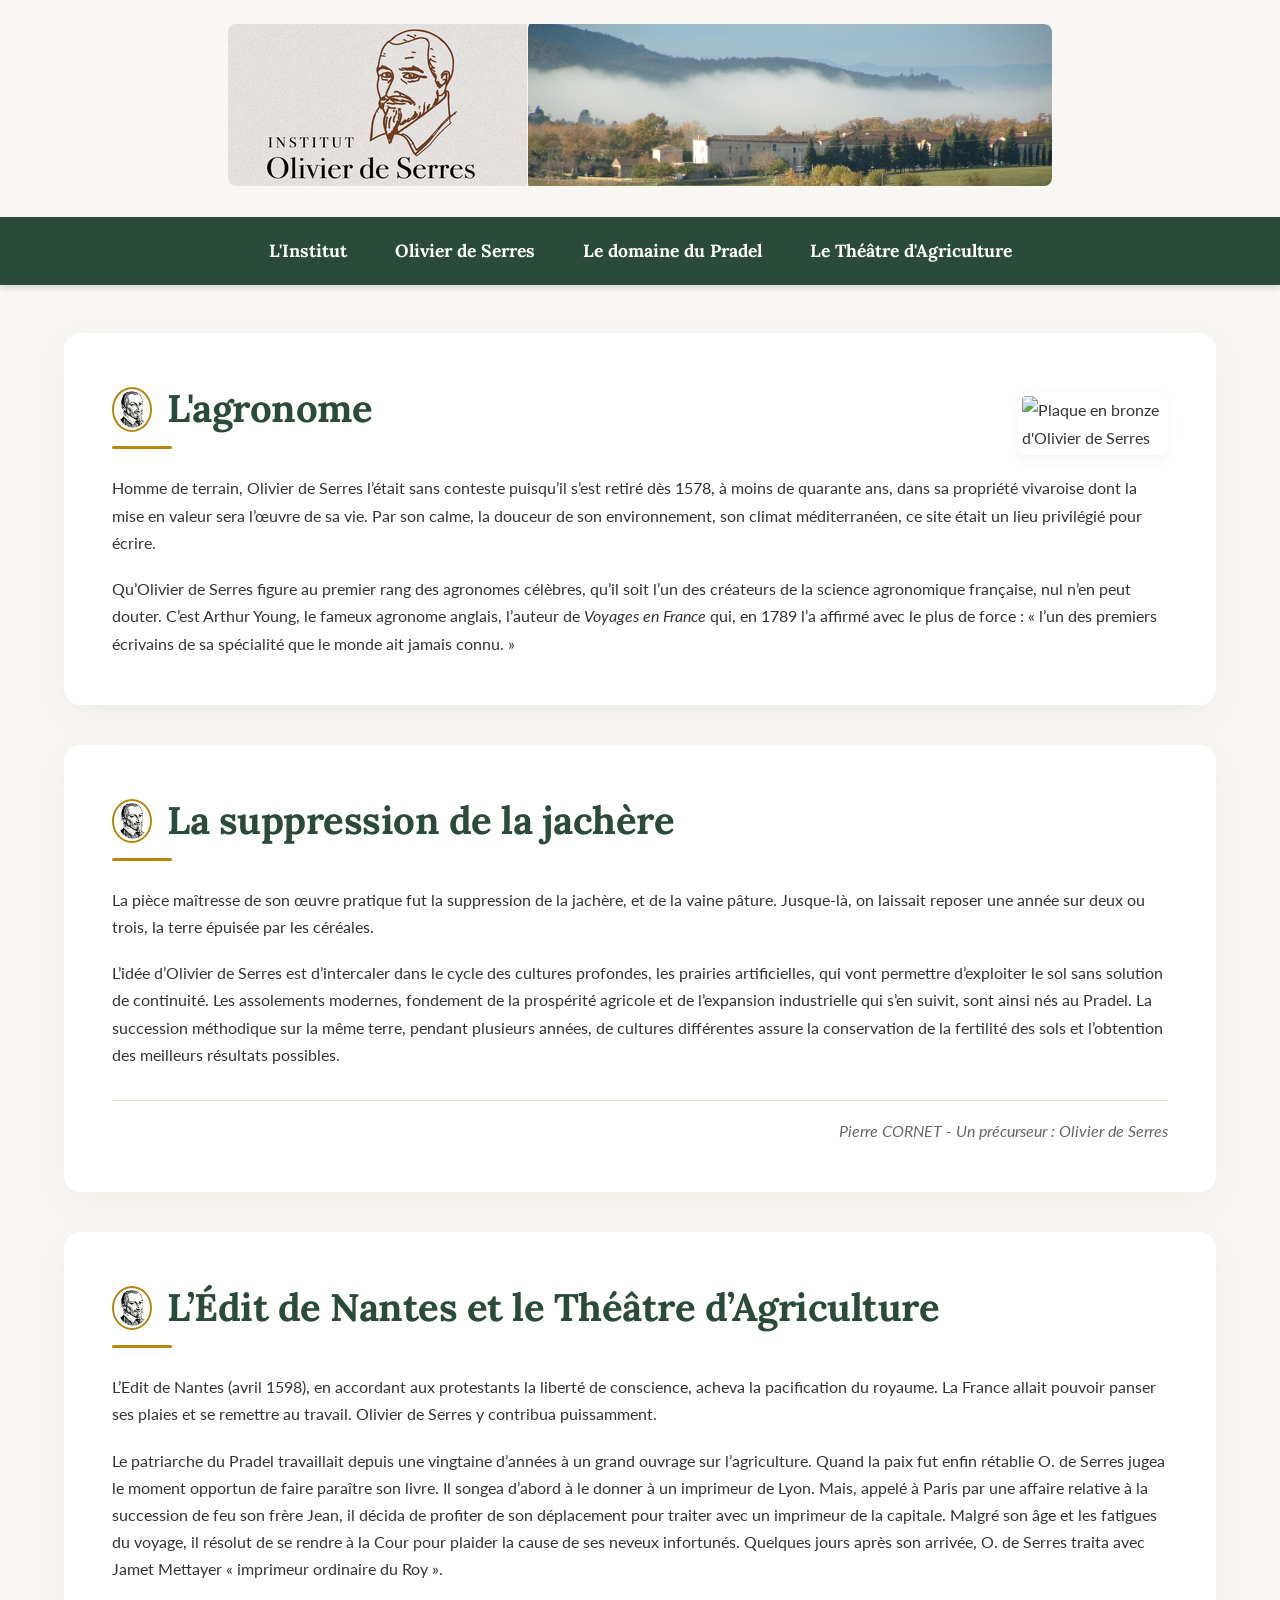
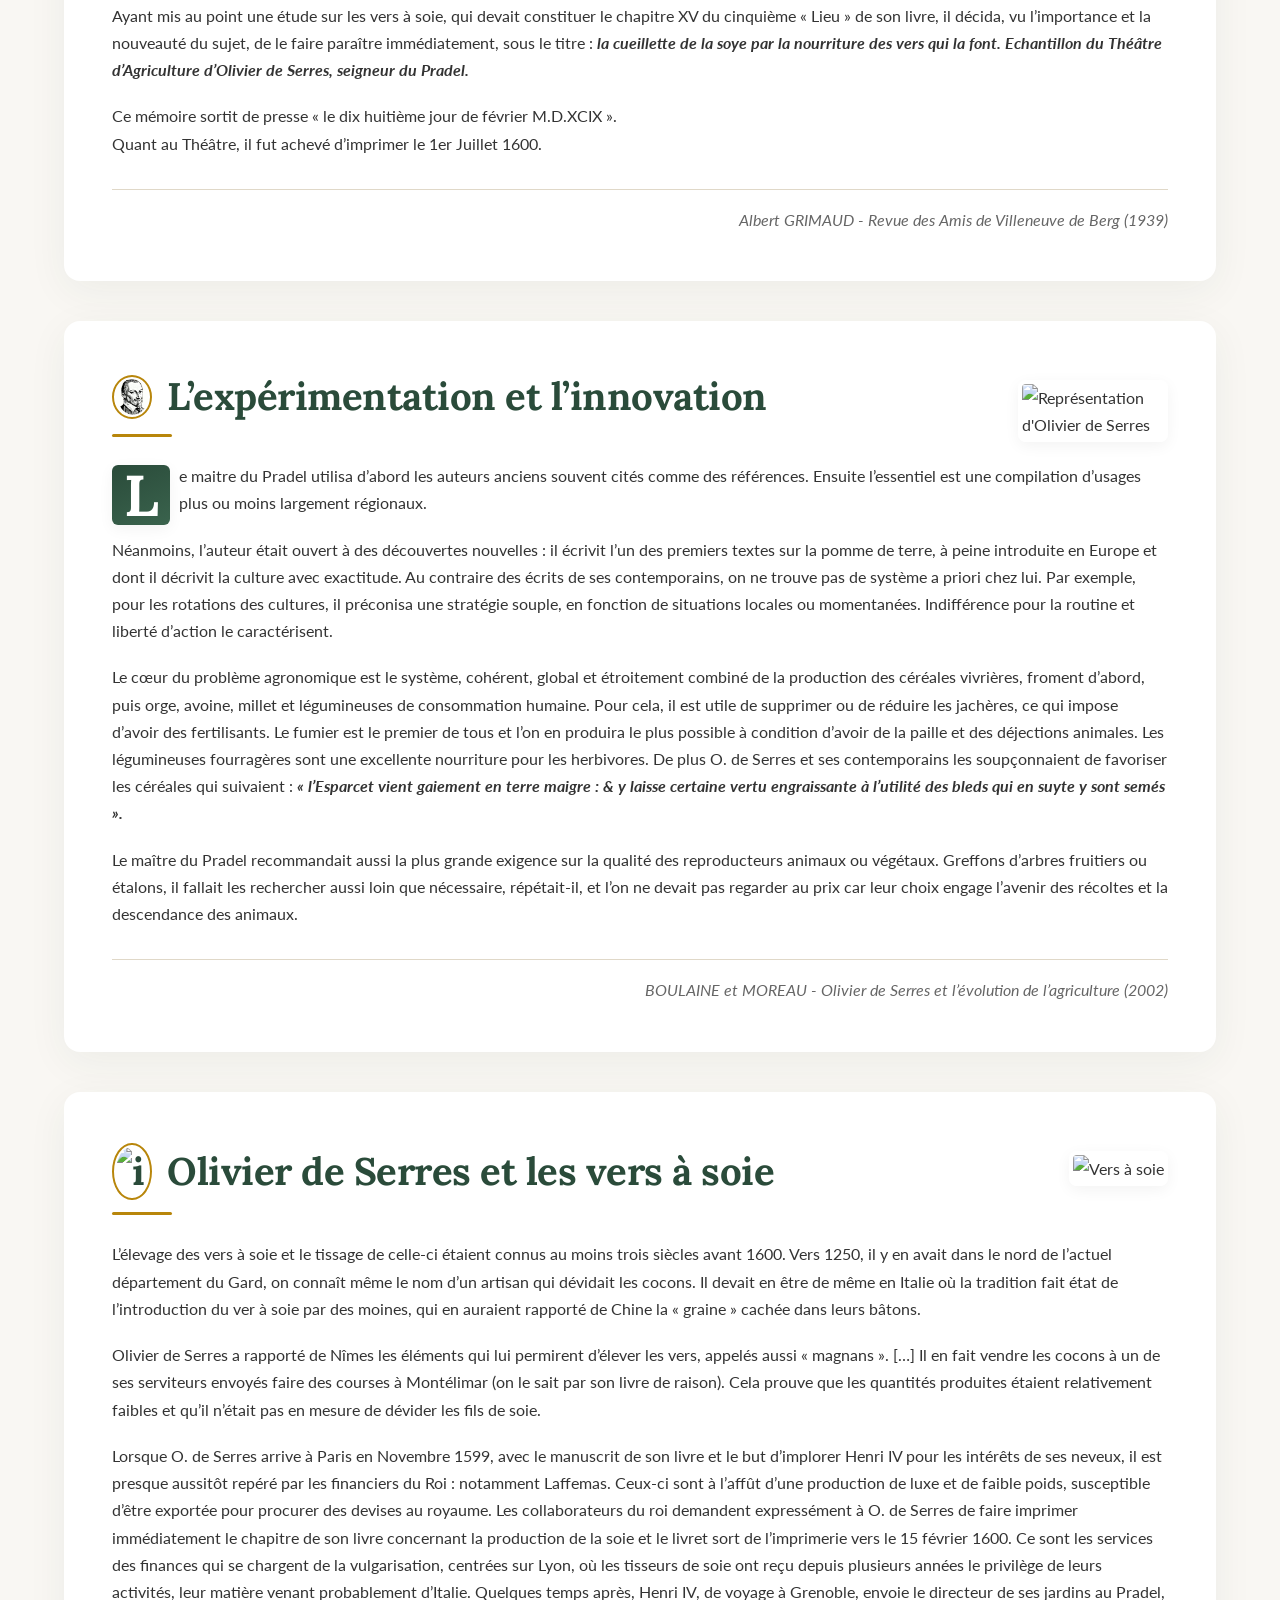
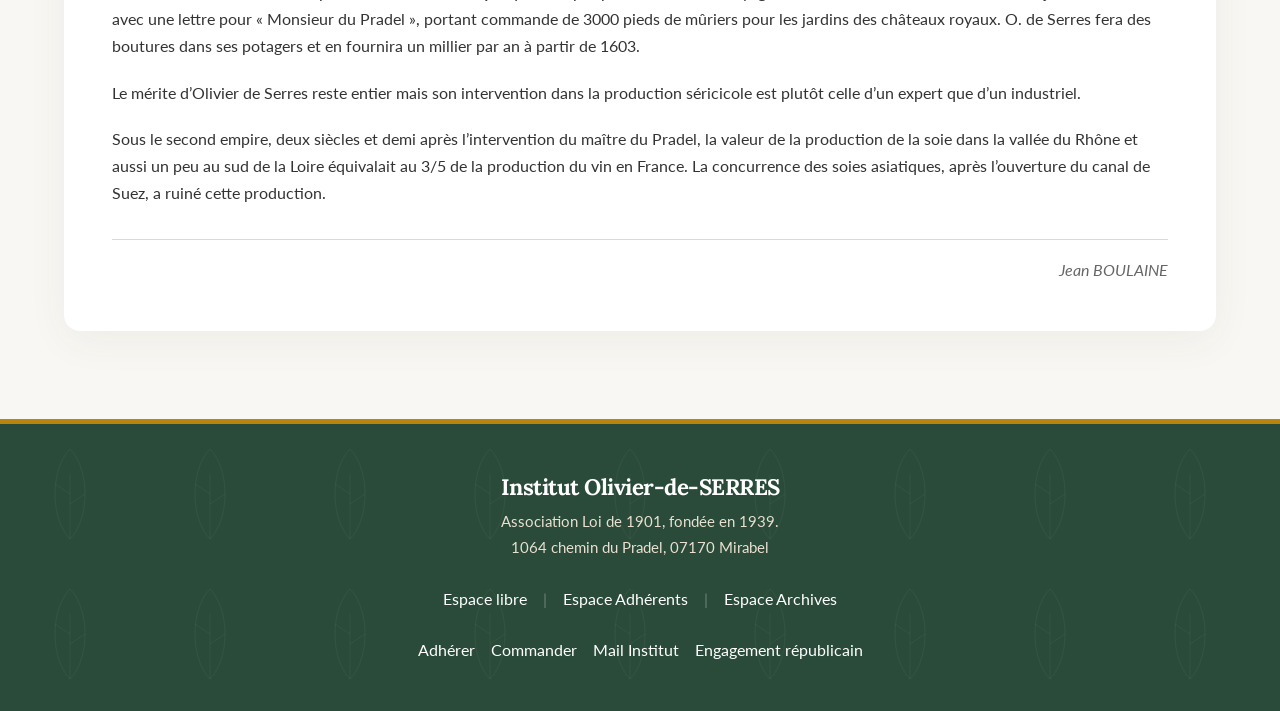
==== commit 86a05625: "Add files via upload" ====
--- a/lagronome.html
+++ b/lagronome.html
@@ -20,7 +20,7 @@
     <header class="site-header">
         <div class="container">
             <a href="https://www.institut-olivier-de-serres.fr/index.php">
-                <img src="./lagronome_files/bandeau2.png" alt="Bandeau Institut Olivier de Serres" class="header-banner">
+                <img src="./Institut Olivier de Serres_files/bandeau2.png" alt="Bandeau Institut Olivier de Serres" class="header-banner">
             </a>
         </div>
     </header>
@@ -86,9 +86,9 @@
             <article class="content-column">
                 
                 <section class="card">
-                    <img src="./lagronome_files/plaque_bronze2.jpg" alt="Plaque en bronze d'Olivier de Serres" class="float-right">
-                    <h1 style="display: flex; align-items: center; gap: 15px;">
-                        <img src="./lagronome_files/medaillon2.gif" alt="i" style="width: 40px; border-radius: 50%;"> 
+                    <img src="./Institut Olivier de Serres_files/plaque_bronze2.jpg" alt="Plaque en bronze d'Olivier de Serres" class="float-right">
+                    <h1 style="display: flex; align-items: center; gap: 15px;">
+                        <img src="./Institut Olivier de Serres_files/medaillon2.gif" alt="i" style="width: 40px; border-radius: 50%;"> 
                         L'agronome
                     </h1>
                     <p>Homme de terrain, Olivier de Serres l’était sans conteste puisqu’il s’est retiré dès 1578, à moins de quarante ans, dans sa propriété vivaroise dont la mise en valeur sera l’œuvre de sa vie. Par son calme, la douceur de son environnement, son climat méditerranéen, ce site était un lieu privilégié pour écrire.</p>
@@ -97,7 +97,7 @@
 
                 <section class="card">
                     <h1 style="display: flex; align-items: center; gap: 15px;">
-                        <img src="./lagronome_files/medaillon2.gif" alt="i" style="width: 40px; border-radius: 50%;"> 
+                        <img src="./Institut Olivier de Serres_files/medaillon2.gif" alt="i" style="width: 40px; border-radius: 50%;"> 
                         La suppression de la jachère
                     </h1>
                     <p>La pièce maîtresse de son œuvre pratique fut la suppression de la jachère, et de la vaine pâture. Jusque-là, on laissait reposer une année sur deux ou trois, la terre épuisée par les céréales.</p>
@@ -107,7 +107,7 @@
 
                 <section class="card">
                     <h1 style="display: flex; align-items: center; gap: 15px;">
-                        <img src="./lagronome_files/medaillon2.gif" alt="i" style="width: 40px; border-radius: 50%;"> 
+                        <img src="./Institut Olivier de Serres_files/medaillon2.gif" alt="i" style="width: 40px; border-radius: 50%;"> 
                         L’Édit de Nantes et le Théâtre d’Agriculture
                     </h1>
                     <p>L’Edit de Nantes (avril 1598), en accordant aux protestants la liberté de conscience, acheva la pacification du royaume. La France allait pouvoir panser ses plaies et se remettre au travail. Olivier de Serres y contribua puissamment.</p>
@@ -118,9 +118,9 @@
                 </section>
 
                 <section class="card">
-                    <img src="./lagronome_files/diapo_agro.gif" alt="Représentation d'Olivier de Serres" class="float-right">
-                    <h1 style="display: flex; align-items: center; gap: 15px;">
-                        <img src="./lagronome_files/medaillon2.gif" alt="i" style="width: 40px; border-radius: 50%;"> 
+                    <img src="./Institut Olivier de Serres_files/diapo_agro.gif" alt="Représentation d'Olivier de Serres" class="float-right">
+                    <h1 style="display: flex; align-items: center; gap: 15px;">
+                        <img src="./Institut Olivier de Serres_files/medaillon2.gif" alt="i" style="width: 40px; border-radius: 50%;"> 
                         L’expérimentation et l’innovation
                     </h1>
                     <p>Le maitre du Pradel utilisa d’abord les auteurs anciens souvent cités comme des références. Ensuite l’essentiel est une compilation d’usages plus ou moins largement régionaux.</p>
